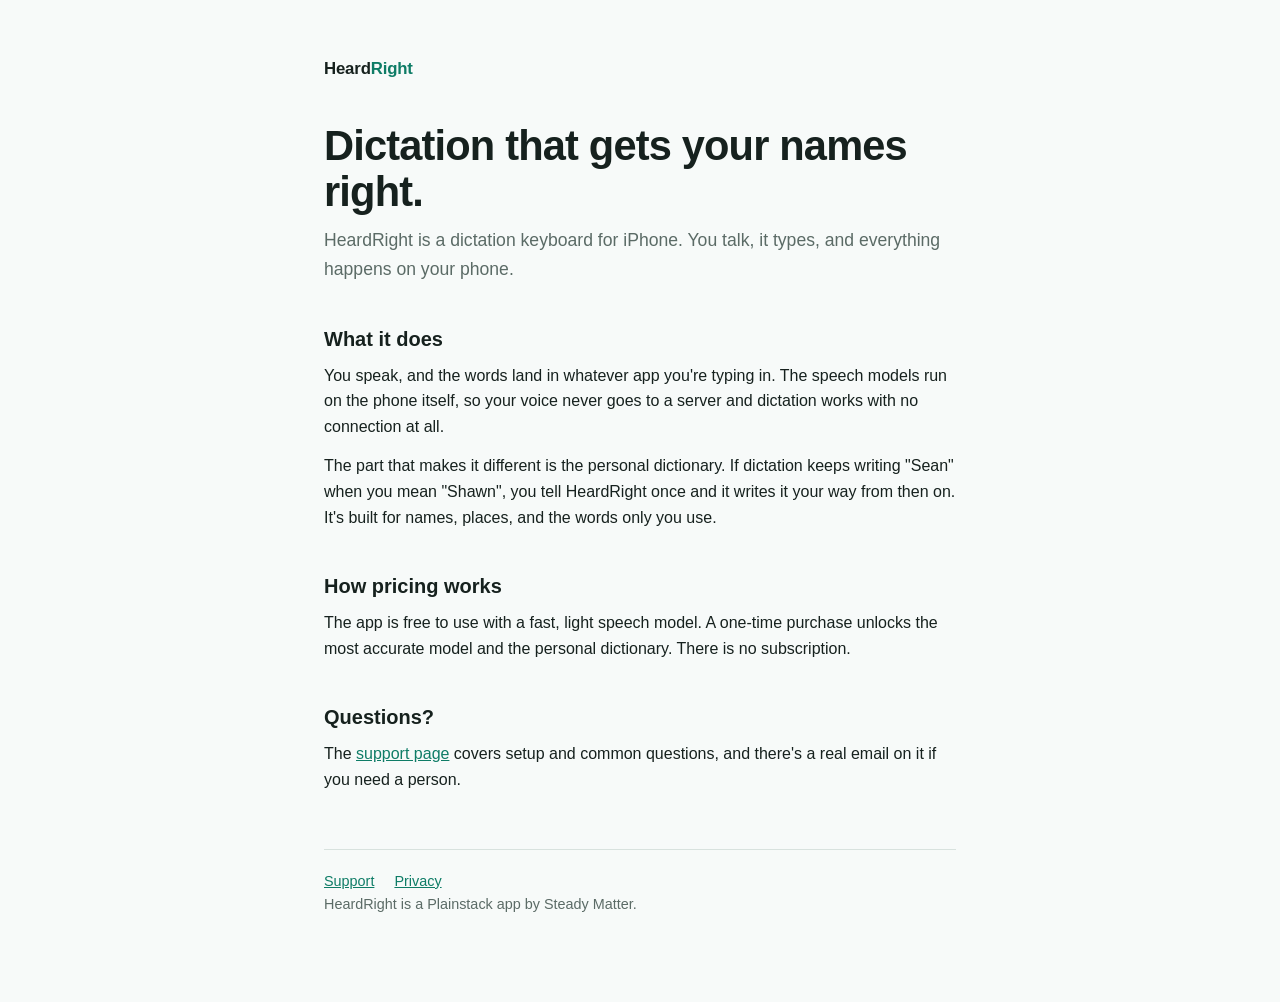
==== index.html @ aacbbbf7 "HeardRight support, privacy, and index pages Support page leads with a working contact channel per A" ====
<!doctype html>
<html lang="en">
<head>
  <meta charset="utf-8">
  <meta name="viewport" content="width=device-width, initial-scale=1">
  <title>HeardRight — Dictation Keyboard for iPhone</title>
  <link rel="stylesheet" href="style.css">
</head>
<body>
<main>
  <header class="site">
    <a class="wordmark" href="index.html">Heard<span>Right</span></a>
  </header>

  <h1>Dictation that gets your names right.</h1>
  <p class="lede">HeardRight is a dictation keyboard for iPhone. You talk, it types, and everything happens on your phone.</p>

  <h2>What it does</h2>
  <p>You speak, and the words land in whatever app you're typing in. The speech models run on the phone itself, so your voice never goes to a server and dictation works with no connection at all.</p>
  <p>The part that makes it different is the personal dictionary. If dictation keeps writing "Sean" when you mean "Shawn", you tell HeardRight once and it writes it your way from then on. It's built for names, places, and the words only you use.</p>

  <h2>How pricing works</h2>
  <p>The app is free to use with a fast, light speech model. A one-time purchase unlocks the most accurate model and the personal dictionary. There is no subscription.</p>

  <h2>Questions?</h2>
  <p>The <a href="support.html">support page</a> covers setup and common questions, and there's a real email on it if you need a person.</p>

  <footer>
    <nav>
      <a href="support.html">Support</a>
      <a href="privacy.html">Privacy</a>
    </nav>
    <p>HeardRight is a Plainstack app by Steady Matter.</p>
  </footer>
</main>
</body>
</html>
---- style.css ----
:root {
  --paper: #F7FAF9;
  --ink: #16211E;
  --ink-muted: #5B6B66;
  --accent: #0E7C66;
  --card: #FFFFFF;
  --border: #D8E2DE;
  color-scheme: light dark;
}
@media (prefers-color-scheme: dark) {
  :root {
    --paper: #101917;
    --ink: #E8F0EE;
    --ink-muted: #93A6A0;
    --accent: #2EB394;
    --card: #1A2522;
    --border: #2A3833;
  }
}
* { box-sizing: border-box; }
body {
  margin: 0;
  background: var(--paper);
  color: var(--ink);
  font-family: -apple-system, BlinkMacSystemFont, "Segoe UI", sans-serif;
  line-height: 1.6;
}
main {
  max-width: 680px;
  margin: 0 auto;
  padding: 56px 24px 72px;
}
header.site {
  margin-bottom: 40px;
}
.wordmark {
  font-size: 1.05rem;
  font-weight: 700;
  letter-spacing: -0.01em;
  color: var(--ink);
  text-decoration: none;
}
.wordmark span { color: var(--accent); }
h1 {
  font-size: clamp(1.9rem, 5vw, 2.6rem);
  font-weight: 800;
  letter-spacing: -0.02em;
  line-height: 1.1;
  margin: 0 0 12px;
}
.lede {
  font-size: 1.1rem;
  color: var(--ink-muted);
  margin: 0 0 36px;
}
h2 {
  font-size: 1.25rem;
  font-weight: 700;
  margin: 40px 0 8px;
}
p { margin: 0 0 14px; }
ol, ul { margin: 0 0 14px; padding-left: 22px; }
li { margin-bottom: 6px; }
a { color: var(--accent); }
.contact {
  background: var(--card);
  border: 1px solid var(--border);
  border-radius: 14px;
  padding: 22px 24px;
  margin: 0 0 8px;
}
.contact p { margin: 0 0 10px; }
.contact .email {
  display: inline-block;
  font-size: 1.15rem;
  font-weight: 700;
  min-height: 44px;
  line-height: 44px;
}
footer {
  margin-top: 56px;
  padding-top: 20px;
  border-top: 1px solid var(--border);
  color: var(--ink-muted);
  font-size: 0.9rem;
}
footer nav a { margin-right: 16px; }
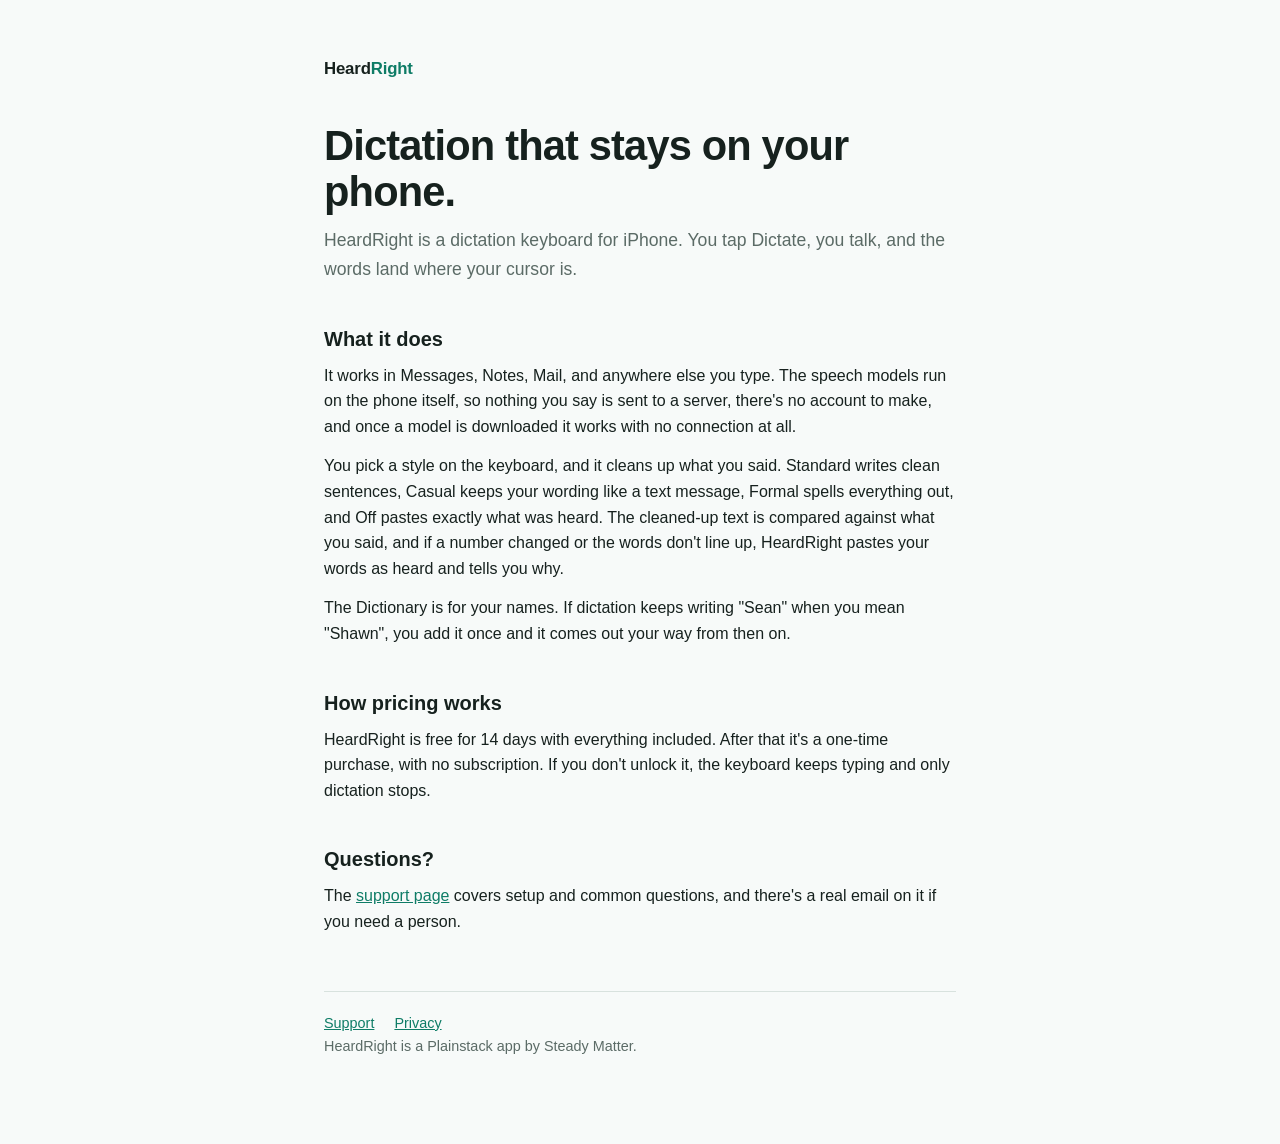
==== commit ac33ad88: "Support, privacy and landing pages for HeardRight 1.1 The pages described 1.0: a free app with a pai" ====
--- a/index.html
+++ b/index.html
@@ -12,15 +12,16 @@
     <a class="wordmark" href="index.html">Heard<span>Right</span></a>
   </header>
 
-  <h1>Dictation that gets your names right.</h1>
-  <p class="lede">HeardRight is a dictation keyboard for iPhone. You talk, it types, and everything happens on your phone.</p>
+  <h1>Dictation that stays on your phone.</h1>
+  <p class="lede">HeardRight is a dictation keyboard for iPhone. You tap Dictate, you talk, and the words land where your cursor is.</p>
 
   <h2>What it does</h2>
-  <p>You speak, and the words land in whatever app you're typing in. The speech models run on the phone itself, so your voice never goes to a server and dictation works with no connection at all.</p>
-  <p>The part that makes it different is the personal dictionary. If dictation keeps writing "Sean" when you mean "Shawn", you tell HeardRight once and it writes it your way from then on. It's built for names, places, and the words only you use.</p>
+  <p>It works in Messages, Notes, Mail, and anywhere else you type. The speech models run on the phone itself, so nothing you say is sent to a server, there's no account to make, and once a model is downloaded it works with no connection at all.</p>
+  <p>You pick a style on the keyboard, and it cleans up what you said. Standard writes clean sentences, Casual keeps your wording like a text message, Formal spells everything out, and Off pastes exactly what was heard. The cleaned-up text is compared against what you said, and if a number changed or the words don't line up, HeardRight pastes your words as heard and tells you why.</p>
+  <p>The Dictionary is for your names. If dictation keeps writing "Sean" when you mean "Shawn", you add it once and it comes out your way from then on.</p>
 
   <h2>How pricing works</h2>
-  <p>The app is free to use with a fast, light speech model. A one-time purchase unlocks the most accurate model and the personal dictionary. There is no subscription.</p>
+  <p>HeardRight is free for 14 days with everything included. After that it's a one-time purchase, with no subscription. If you don't unlock it, the keyboard keeps typing and only dictation stops.</p>
 
   <h2>Questions?</h2>
   <p>The <a href="support.html">support page</a> covers setup and common questions, and there's a real email on it if you need a person.</p>
